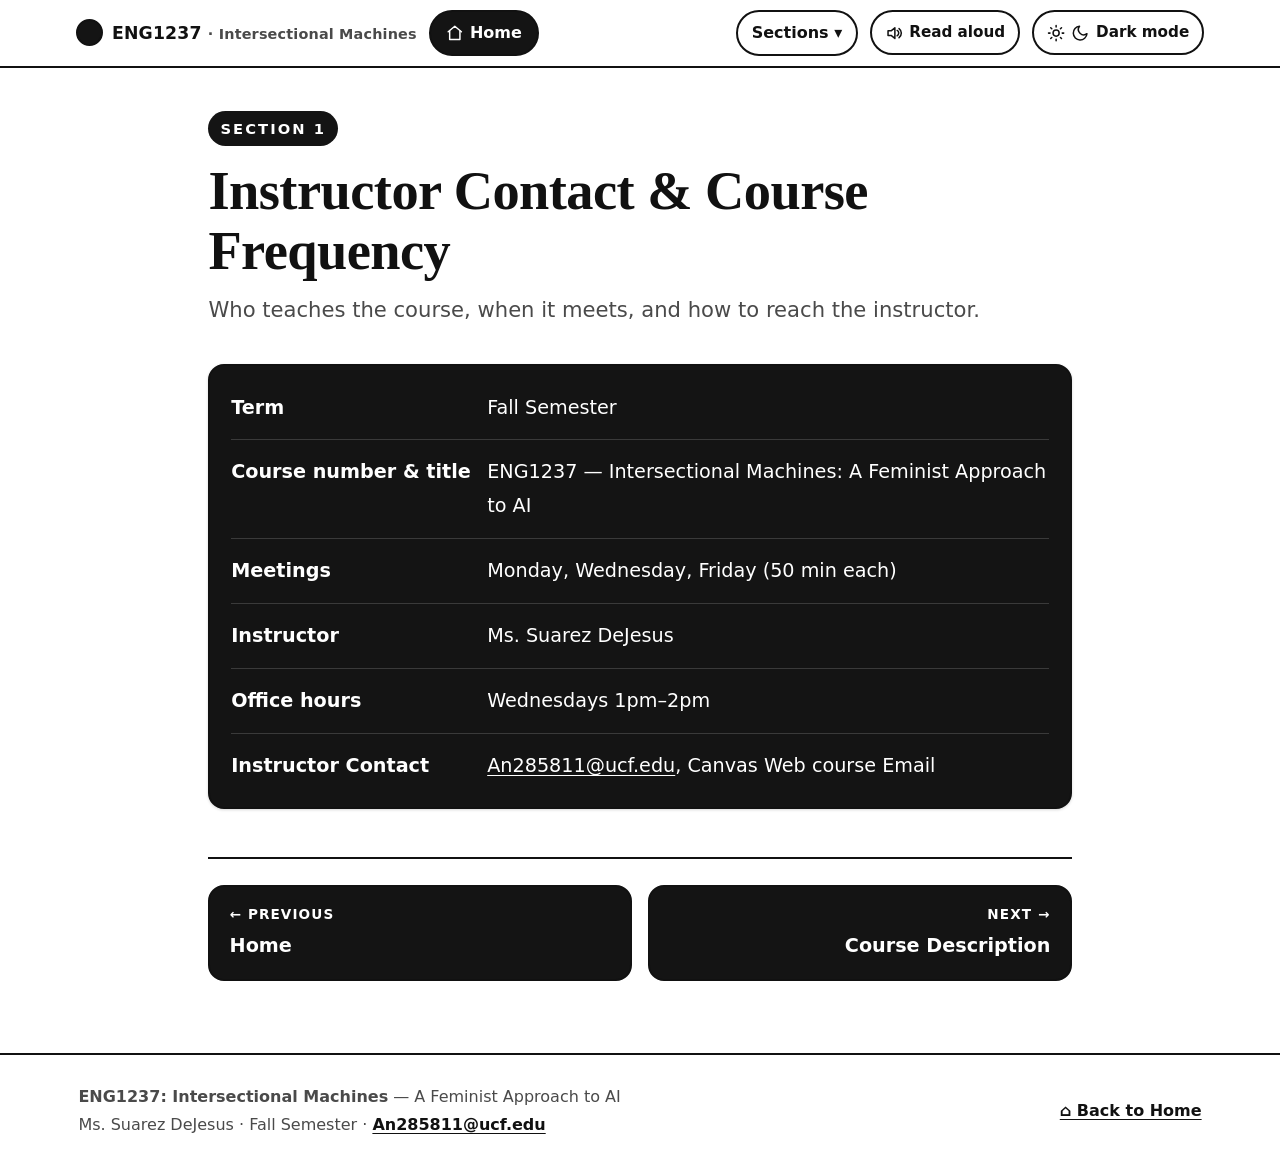
==== section1.html @ 4618d404 "Sync cache-bust hash across all pages after the Section 10 CSS change The stylesheet update bumped t" ====
<!DOCTYPE html>
<html lang="en" data-theme="">
<head>
<meta charset="utf-8">
<meta name="viewport" content="width=device-width, initial-scale=1">
<title>Section 1: Instructor Contact & Course Frequency — ENG1237 Intersectional Machines</title>
<meta name="description" content="Interactive syllabus for ENG1237 Intersectional Machines: A Feminist Approach to AI.">
<link rel="preconnect" href="https://fonts.googleapis.com">
<link rel="stylesheet" href="assets/style.css?v=72776da3">
<link rel="icon" href="data:image/svg+xml,%3Csvg xmlns='http://www.w3.org/2000/svg' viewBox='0 0 100 100'%3E%3Ccircle cx='50' cy='50' r='46' fill='%236b2d5c'/%3E%3Ctext x='50' y='68' font-size='54' text-anchor='middle' fill='%23fff' font-family='Georgia,serif'%3EIM%3C/text%3E%3C/svg%3E">
<script>
  // Set theme before paint to avoid a flash
  (function(){try{var t=localStorage.getItem('eng1237-theme');if(t==='light'||t==='dark')document.documentElement.setAttribute('data-theme',t);}catch(e){}})();
</script>
</head>
<body>
<a class="skip-link" href="#main">Skip to main content</a>

<div class="sticky-stack">
<header class="topbar">
  <div class="topbar-inner">
    <a class="brand" href="index.html">
      <span class="dot" aria-hidden="true"></span>
      <span>ENG1237 <small>&middot; Intersectional Machines</small></span>
    </a>
    <a class="home-tab" href="index.html"><svg viewBox="0 0 24 24" fill="none" stroke="currentColor" stroke-width="2" stroke-linecap="round" stroke-linejoin="round" aria-hidden="true"><path d="M3 10.5 12 3l9 7.5"/><path d="M5 9.5V21h14V9.5"/></svg><span>Home</span></a>
    <span class="nav-spacer"></span>

    <details class="menu" id="sections-menu">
      <summary aria-label="Jump to a section">Sections &#9662;</summary>
      <div class="menu-panel" role="menu">
        <a href="index.html"><span class="num">&#8962;</span><span>Home</span></a>
        <a href="section1.html" aria-current="page"><span class="num">1</span><span>Instructor Contact &amp; Course Frequency</span></a>
          <a href="section2.html"><span class="num">2</span><span>Course Description</span></a>
          <a href="section3.html"><span class="num">3</span><span>Course Objectives</span></a>
          <a href="section4.html"><span class="num">4</span><span>Required Course Reading Materials</span></a>
          <a href="section5.html"><span class="num">5</span><span>AI Bias Supplemental Readings</span></a>
          <a href="section6.html"><span class="num">6</span><span>Required Course Software &amp; AI Materials</span></a>
          <a href="section7.html"><span class="num">7</span><span>AI Policy</span></a>
          <a href="section8.html"><span class="num">8</span><span>Assignment Overview, Grading &amp; Late Policy</span></a>
          <a href="section9.html"><span class="num">9</span><span>Class-by-Class Schedule</span></a>
          <a href="section10.html"><span class="num">10</span><span>EXAMPLE of AGENTIC Textual Analysis</span></a>
      </div>
    </details>

    <button class="util-btn" id="read-aloud" type="button" aria-pressed="false"
            title="Read this page aloud">
      <svg viewBox="0 0 24 24" fill="none" stroke="currentColor" stroke-width="2" stroke-linecap="round" stroke-linejoin="round" aria-hidden="true"><path d="M4 9v6h4l5 4V5L8 9H4Z"/><path d="M16 8.5a4 4 0 0 1 0 7"/><path d="M18.5 6a7.5 7.5 0 0 1 0 12"/></svg><span class="label">Read aloud</span>
    </button>

    <button class="util-btn" id="theme-toggle" type="button" aria-pressed="false"
            title="Switch colour theme">
      <svg class="icon-sun" viewBox="0 0 24 24" fill="none" stroke="currentColor" stroke-width="2" stroke-linecap="round" stroke-linejoin="round" aria-hidden="true"><circle cx="12" cy="12" r="4"/><path d="M12 2v2M12 20v2M4.9 4.9l1.4 1.4M17.7 17.7l1.4 1.4M2 12h2M20 12h2M4.9 19.1l1.4-1.4M17.7 6.3l1.4-1.4"/></svg><svg class="icon-moon" viewBox="0 0 24 24" fill="none" stroke="currentColor" stroke-width="2" stroke-linecap="round" stroke-linejoin="round" aria-hidden="true"><path d="M21 12.8A9 9 0 1 1 11.2 3a7 7 0 0 0 9.8 9.8Z"/></svg><span class="label">Dark mode</span>
    </button>
  </div>
</header>

<div class="reader-bar" id="reader-bar" role="region" aria-label="Read aloud controls">
  <div class="reader-inner">
    <strong>&#128266; Reading aloud</strong>
    <button class="rbtn" id="reader-playpause" type="button">&#9208; Pause</button>
    <button class="rbtn" id="reader-restart" type="button">&#8635; Restart</button>
    <button class="rbtn" id="reader-stop" type="button">&#9632; Stop</button>
    <label>Voice
      <select id="reader-voice" aria-label="Choose a voice"></select>
    </label>
    <label>Speed
      <select id="reader-rate" aria-label="Reading speed">
        <option value="0.75">0.75&times;</option>
        <option value="0.9">0.9&times;</option>
        <option value="1" selected>1&times;</option>
        <option value="1.15">1.15&times;</option>
        <option value="1.35">1.35&times;</option>
      </select>
    </label>
    <span class="reader-status" id="reader-status" aria-live="polite"></span>
  </div>
</div>
</div>
<main id="main" tabindex="-1">
  <div class="wrap">
    <div class="page-head"><span class="eyebrow">Section 1</span><h1>Instructor Contact &amp; Course Frequency</h1><p class="lede">Who teaches the course, when it meets, and how to reach the instructor.</p></div>

    <dl class="info-list">
      <div class="row"><dt>Term</dt><dd>Fall Semester</dd></div>
      <div class="row"><dt>Course number &amp; title</dt><dd>ENG1237 &mdash; Intersectional Machines: A Feminist Approach to AI</dd></div>
      <div class="row"><dt>Meetings</dt><dd>Monday, Wednesday, Friday (50 min each)</dd></div>
      <div class="row"><dt>Instructor</dt><dd>Ms. Suarez DeJesus</dd></div>
      <div class="row"><dt>Office hours</dt><dd>Wednesdays 1pm&ndash;2pm</dd></div>
      <div class="row"><dt>Instructor Contact</dt>
        <dd><a href="mailto:An285811@ucf.edu">An285811@ucf.edu</a>, Canvas Web course Email</dd></div>
    </dl>
    <nav class="pager" aria-label="Section navigation"><a class="prev" href="index.html"><span class="dir">&#8592; Previous</span><span class="ttl">Home</span></a><a class="next" href="section2.html"><span class="dir">Next &#8594;</span><span class="ttl">Course Description</span></a></nav>
  </div>
</main>

<footer class="site">
  <div class="foot-inner">
    <div>
      <strong>ENG1237: Intersectional Machines</strong> &mdash; A Feminist Approach to AI<br>
      Ms. Suarez DeJesus &middot; Fall Semester &middot;
      <a href="mailto:An285811@ucf.edu">An285811@ucf.edu</a>
    </div>
    <div><a href="index.html">&#8962; Back to Home</a></div>
  </div>
</footer>

<script src="assets/app.js?v=72776da3"></script>
</body>
</html>
---- assets/style.css ----
/* ================================================================
   ENG1237 — Intersectional Machines
   Interactive syllabus — shared stylesheet
   Monochrome, high-contrast, inverted-container design.
   Light mode : white page, black containers with white text.
   Dark  mode : dark page, white containers with black text.
   ================================================================ */

:root {
  --font-sans: "Segoe UI", system-ui, -apple-system, Roboto, Helvetica, Arial, sans-serif;
  --font-serif: "Iowan Old Style", "Palatino Linotype", Palatino, Georgia, "Times New Roman", serif;

  /* ---- Light theme (default): white page, black containers ---- */
  --bg: #ffffff;
  --text: #111111;          /* text directly on the page */
  --text-soft: #4a4a4a;
  --line: #111111;          /* hairlines on the page */

  --card: #141414;          /* container background */
  --card-text: #ffffff;     /* container text */
  --card-soft: #cfcfcf;     /* muted text on containers */
  --card-line: #3a3a3a;     /* dividers inside containers */
  --card-chip-bg: #ffffff;  /* inverted chip inside a container */
  --card-chip-text: #111111;

  --focus: #1a73e8;
  --shadow: 0 2px 6px rgba(0,0,0,.14), 0 14px 40px rgba(0,0,0,.16);
  --shadow-sm: 0 1px 3px rgba(0,0,0,.16);
  --ok-bg: #ffffff;
  --ok-text: #0b6b3a;
  --radius: 16px;
  --maxw: 900px;
}

:root[data-theme="dark"] {
  --bg: #0e0e11;
  --text: #f4f4f5;
  --text-soft: #b6b6ba;
  --line: #f4f4f5;

  --card: #ffffff;
  --card-text: #111111;
  --card-soft: #565660;
  --card-line: #d8d8de;
  --card-chip-bg: #111111;
  --card-chip-text: #ffffff;

  --focus: #7db1ff;
  --shadow: 0 2px 6px rgba(0,0,0,.5), 0 16px 44px rgba(0,0,0,.55);
  --shadow-sm: 0 1px 3px rgba(0,0,0,.5);
  --ok-bg: #ffffff;
  --ok-text: #0b6b3a;
}

@media (prefers-color-scheme: dark) {
  :root:not([data-theme="light"]) {
    --bg: #0e0e11;
    --text: #f4f4f5;
    --text-soft: #b6b6ba;
    --line: #f4f4f5;
    --card: #ffffff;
    --card-text: #111111;
    --card-soft: #565660;
    --card-line: #d8d8de;
    --card-chip-bg: #111111;
    --card-chip-text: #ffffff;
    --focus: #7db1ff;
    --shadow: 0 2px 6px rgba(0,0,0,.5), 0 16px 44px rgba(0,0,0,.55);
    --shadow-sm: 0 1px 3px rgba(0,0,0,.5);
  }
}

* { box-sizing: border-box; }

html { scroll-behavior: smooth; }
@media (prefers-reduced-motion: reduce) {
  html { scroll-behavior: auto; }
  * { animation-duration: .001ms !important; transition-duration: .001ms !important; }
}

body {
  margin: 0;
  background: var(--bg);
  color: var(--text);
  font-family: var(--font-sans);
  font-size: 1.2rem;           /* larger base type */
  line-height: 1.75;
  -webkit-font-smoothing: antialiased;
  text-rendering: optimizeLegibility;
}

/* ---- Skip link ---- */
.skip-link {
  position: absolute;
  left: -999px;
  top: 0;
  z-index: 200;
  background: var(--card);
  color: var(--card-text);
  padding: .7rem 1.1rem;
  border-radius: 0 0 var(--radius) 0;
  font-weight: 700;
}
.skip-link:focus { left: 0; }

/* ---- Focus visibility ---- */
a:focus-visible,
button:focus-visible,
summary:focus-visible,
[tabindex]:focus-visible {
  outline: 3px solid var(--focus);
  outline-offset: 2px;
  border-radius: 4px;
}

/* ================= Top navigation ================= */
.sticky-stack { position: sticky; top: 0; z-index: 100; }
.topbar {
  background: var(--bg);
  border-bottom: 2px solid var(--line);
}
.topbar-inner {
  max-width: 1160px;
  margin: 0 auto;
  padding: .6rem 1rem;
  display: flex;
  align-items: center;
  gap: .75rem;
  flex-wrap: wrap;
}
.brand {
  display: inline-flex;
  align-items: center;
  gap: .55rem;
  font-weight: 800;
  color: var(--text);
  text-decoration: none;
  letter-spacing: .01em;
  font-size: 1.08rem;
}
.brand .dot {
  width: 1.7rem; height: 1.7rem;
  border-radius: 50%;
  background: var(--card);
  border: 2px solid var(--line);
  display: inline-block;
  flex: none;
}
.brand small { color: var(--text-soft); font-weight: 600; }

.home-tab {
  display: inline-flex;
  align-items: center;
  gap: .4rem;
  text-decoration: none;
  font-weight: 800;
  color: var(--card-text);
  background: var(--card);
  padding: .45rem .95rem;
  border-radius: 999px;
  font-size: 1rem;
  border: 2px solid var(--line);
}
.home-tab:hover { filter: contrast(1.1); }
.home-tab:visited { color: var(--card-text); }
.home-tab svg { width: 1.1em; height: 1.1em; }

.nav-spacer { flex: 1 1 auto; }

/* Sections dropdown */
.menu { position: relative; }
.menu > summary {
  list-style: none;
  cursor: pointer;
  display: inline-flex;
  align-items: center;
  gap: .35rem;
  padding: .45rem .85rem;
  border: 2px solid var(--line);
  border-radius: 999px;
  background: var(--bg);
  color: var(--text);
  font-weight: 700;
  font-size: 1rem;
}
.menu > summary::-webkit-details-marker { display: none; }
.menu[open] > summary { background: var(--card); color: var(--card-text); }
.menu-panel {
  position: absolute;
  right: 0;
  margin-top: .5rem;
  width: min(360px, 88vw);
  background: var(--card);
  color: var(--card-text);
  border: 2px solid var(--line);
  border-radius: var(--radius);
  box-shadow: var(--shadow);
  padding: .4rem;
  z-index: 120;
}
.menu-panel a {
  display: flex;
  gap: .6rem;
  align-items: center;
  padding: .55rem .65rem;
  border-radius: 10px;
  text-decoration: none;
  color: var(--card-text);
}
.menu-panel a:visited { color: var(--card-text); }
.menu-panel a:hover { background: color-mix(in srgb, var(--card-text) 14%, transparent); }
.menu-panel a[aria-current="page"] { background: color-mix(in srgb, var(--card-text) 18%, transparent); font-weight: 800; }
.menu-panel .num {
  flex: none;
  width: 1.8rem; height: 1.8rem;
  display: inline-grid; place-items: center;
  background: var(--card-chip-bg);
  color: var(--card-chip-text);
  border-radius: 7px;
  font-weight: 800;
  font-size: .9rem;
}

/* Utility buttons (theme + read aloud) */
.util-btn {
  display: inline-flex;
  align-items: center;
  gap: .4rem;
  padding: .45rem .8rem;
  border: 2px solid var(--line);
  border-radius: 999px;
  background: var(--bg);
  color: var(--text);
  font: inherit;
  font-size: .95rem;
  font-weight: 700;
  cursor: pointer;
}
.util-btn:hover { background: var(--card); color: var(--card-text); }
.util-btn svg { width: 1.2em; height: 1.2em; flex: none; }
.util-btn .label { white-space: nowrap; }
@media (max-width: 620px) {
  .util-btn .label { display: none; }
}

/* ================= Read-aloud control bar ================= */
.reader-bar { display: none; background: var(--card); color: var(--card-text); border-bottom: 2px solid var(--line); }
.reader-bar.active { display: block; }
.reader-inner {
  max-width: 1160px;
  margin: 0 auto;
  padding: .55rem 1rem;
  display: flex;
  align-items: center;
  gap: .6rem;
  flex-wrap: wrap;
}
.reader-inner strong { font-size: 1rem; }
.reader-inner .rbtn {
  background: transparent;
  border: 2px solid var(--card-text);
  color: var(--card-text);
  border-radius: 999px;
  padding: .3rem .85rem;
  font: inherit;
  font-weight: 700;
  font-size: .95rem;
  cursor: pointer;
}
.reader-inner .rbtn:hover { background: var(--card-text); color: var(--card); }
.reader-inner label { font-size: .92rem; display: inline-flex; align-items: center; gap: .35rem; }
.reader-inner select {
  background: var(--card);
  color: var(--card-text);
  border: 2px solid var(--card-text);
  border-radius: 8px;
  padding: .2rem .4rem;
  font: inherit;
  font-size: .92rem;
}
.reader-status { margin-left: auto; font-size: .9rem; }

/* text-to-speech reading highlight */
.tts-reading {
  outline: 3px solid var(--focus);
  outline-offset: 3px;
  border-radius: 4px;
}

/* ================= Layout ================= */
.wrap { max-width: var(--maxw); margin: 0 auto; padding: 2.2rem 1.15rem 4.5rem; }
.wrap.wide { max-width: 1160px; }
main:focus { outline: none; }

/* keep anchored targets clear of the sticky header */
:target, [id] { scroll-margin-top: 96px; }

/* ---- Page header ---- */
.page-head { margin: .5rem 0 2.2rem; }
.eyebrow {
  display: inline-block;
  font-size: .92rem;
  letter-spacing: .14em;
  text-transform: uppercase;
  font-weight: 800;
  color: var(--card-text);
  background: var(--card);
  padding: .3rem .75rem;
  border-radius: 999px;
  margin-bottom: 1rem;
}
h1 {
  font-family: var(--font-serif);
  font-size: clamp(2.3rem, 5vw, 3.4rem);
  line-height: 1.1;
  margin: 0 0 .6rem;
  letter-spacing: -.01em;
}
.lede { font-size: 1.32rem; color: var(--text-soft); margin: .4rem 0 0; max-width: 62ch; }

h2 {
  font-family: var(--font-serif);
  font-size: clamp(1.7rem, 3.4vw, 2.15rem);
  margin: 2.6rem 0 .9rem;
  line-height: 1.2;
}
h3 {
  font-size: 1.18rem;
  text-transform: uppercase;
  letter-spacing: .08em;
  margin: 2rem 0 .7rem;
}
p { margin: 0 0 1.15rem; }

a { color: var(--text); text-underline-offset: 3px; text-decoration-thickness: 1px; }
a:visited { color: var(--text); }

/* cross-reference "see section" links */
.xref {
  font-weight: 800;
  white-space: nowrap;
  background: var(--card);
  color: var(--card-text);
  padding: .05em .45em;
  border-radius: 6px;
  text-decoration: none;
}
.xref::after { content: " \2197"; font-size: .82em; }
.xref:hover { filter: contrast(1.15); }
.xref:visited { color: var(--card-text); }

/* ================= Lotus fold book (home hero) ================= */
/* A concentric, blooming lotus. The whole flower lives inside an 820px
   coordinate box that is scaled to fit any viewport, so radii and petal
   sizes never need media queries. Centre = 410,410. */
.lotus-intro { text-align: center; max-width: 66ch; margin: 0 auto 1.2rem; }

.lotus-stage { position: relative; width: 100%; margin: 1rem auto 1.5rem; }
/* --U is the flower's diameter; every radius, size and font scales from it,
   so the whole lotus stays proportional with no media queries. */
.lotus-fit {
  --U: min(1000px, calc(100vw - 8rem), calc(100vh - 15rem));
  position: relative;
  width: var(--U);
  aspect-ratio: 1 / 1;
  margin: 0 auto;
  overflow: visible;   /* let the vines + identity markers sit past the petals */
}
/* home page = just the big flower, centred */
.home-flower { display: grid; place-items: center; }
.home-flower .lotus-stage { margin: 0 auto; }
.lotus { position: absolute; inset: 0; }

/* Two layers of teardrop petals, each anchored by its base at the flower
   centre and radiating outward (2D). They overlap near the middle -> the
   lotus look -> but their tips fan apart, where the labels sit upright and
   legible. Inner petals are shorter; outer petals longer. */
.ring { display: contents; }
.ring0 { --ph: calc(.32 * var(--U)); --pw: calc(.225 * var(--U)); --z: 22; }
.ring1 { --ph: calc(.47 * var(--U)); --pw: calc(.205 * var(--U)); --z: 14; }
/* Section 10 petal: identical in size to the outer ring, seated just behind
   it (z below .ring1) so it sits cleanly in the notch between sections 9 and 4. */
.ring-back { --ph: calc(.47 * var(--U)); --pw: calc(.205 * var(--U)); --z: 13; }

/* central seed pod (the heart of the flower / the closed bud's cover) */
.lotus-center {
  position: absolute;
  left: 50%; top: 50%;
  transform: translate(-50%, -50%);
  width: calc(.17 * var(--U));
  height: calc(.17 * var(--U));
  border-radius: 50%;
  background: var(--card);
  color: var(--card-text);
  border: 3px solid var(--line);
  display: grid;
  place-items: center;
  text-align: center;
  padding: calc(.012 * var(--U));
  z-index: 60;
  box-shadow: var(--shadow);
  cursor: pointer;
  font: inherit;
}
.lotus-center .lc-course { font-size: calc(.012 * var(--U)); letter-spacing: .08em; text-transform: uppercase; font-weight: 800; }
.lotus-center .lc-title { font-family: var(--font-serif); font-size: calc(.018 * var(--U)); line-height: 1.0; margin: calc(.004 * var(--U)) 0; }
.lotus-center .lc-hint { font-size: calc(.011 * var(--U)); color: var(--card-soft); }
.lotus-center:hover { filter: contrast(1.08); }

/* petals — a teardrop whose base (bottom) sits at the flower centre and
   whose rounded tip points outward at angle --ang. */
.petal {
  position: absolute;
  left: 50%; top: 50%;
  width: var(--pw); height: var(--ph);
  margin-left: calc(var(--pw) / -2);
  margin-top: calc(var(--ph) * -1);
  transform-origin: 50% 100%;
  display: flex;
  align-items: flex-start;      /* label rides the outer bulb, clear of centre */
  justify-content: center;
  padding: calc(.055 * var(--U)) calc(.03 * var(--U)) 0;
  font-size: calc(.0185 * var(--U));
  text-align: center;
  text-decoration: none;
  background: var(--pc, var(--card));
  color: #23161f;               /* dark ink reads on every pastel + both themes */
  border: 2px solid rgba(20,10,16,.20);
  /* teardrop: wide rounded tip, tapering to the base at the centre */
  border-radius: 50% 50% 50% 50% / 40% 40% 62% 62%;
  box-shadow: var(--shadow-sm);
  /* closed bud: petals collapsed into the centre (a clenched fist) */
  transform: rotateZ(var(--ang)) scale(.05);
  opacity: 0;
  pointer-events: none;
  z-index: var(--z);
  transition: transform .85s cubic-bezier(.22,1,.36,1), opacity .5s ease, box-shadow .2s ease;
}
.petal:visited { color: #23161f; }
/* label counter-rotated so it stays upright, and width-capped so long
   titles wrap *inside* the petal instead of spilling past its edges */
.petal .p-inner {
  display: flex; flex-direction: column; align-items: center; gap: .3em;
  max-width: 84%;
  transform: rotateZ(calc(-1 * var(--ang)));
}
.petal .p-num {
  font-family: var(--font-serif); font-weight: 800; font-size: 1.2em; line-height: 1;
  width: 1.7em; height: 1.7em; display: grid; place-items: center;
  border-radius: 50%; background: rgba(255,255,255,.92); color: #23161f;
  box-shadow: 0 1px 2px rgba(0,0,0,.18);
}
.petal .p-title {
  font-weight: 800; font-size: .92em; line-height: 1.16;
  overflow-wrap: break-word; hyphens: auto;
  text-shadow: 0 1px 0 rgba(255,255,255,.45);
}

/* bloomed state — the flower opens; petals grow out from the centre to
   full size, like fingers unclenching from a fist */
.lotus-stage[data-open] .petal {
  opacity: 1;
  pointer-events: auto;
  transform: rotateZ(var(--ang)) scale(1);
}
.lotus-stage[data-open] .petal:hover {
  z-index: 45; box-shadow: var(--shadow);
  transform: rotateZ(var(--ang)) scale(1.04);
}
/* bloom petal by petal */
.petal:nth-of-type(2) { transition-delay: .05s; }
.petal:nth-of-type(3) { transition-delay: .10s; }
.petal:nth-of-type(4) { transition-delay: .15s; }
.petal:nth-of-type(5) { transition-delay: .20s; }
.petal:nth-of-type(6) { transition-delay: .25s; }

/* ---- decorative veined leaves (behind the petals, never covering titles) ---- */
.leaves { position: absolute; inset: 0; }
.leaf {
  position: absolute;
  left: 50%; top: 50%;
  --lw: calc(.115 * var(--U));
  --lh: calc(.5 * var(--U));
  width: var(--lw); height: var(--lh);
  margin-left: calc(var(--lw) / -2);
  margin-top: calc(var(--lh) * -1);
  transform-origin: 50% 100%;
  z-index: 3;                    /* below every petal (petals are z 14-22) */
  opacity: 0;
  pointer-events: none;
  transform: rotateZ(var(--ang)) scale(.05);
  transition: transform .95s cubic-bezier(.22,1,.36,1), opacity .55s ease;
  filter: drop-shadow(0 2px 3px rgba(0,0,0,.18));
}
.leaf-svg { width: 100%; height: 100%; display: block; }
.lotus-stage[data-open] .leaf {
  opacity: 1;
  transform: rotateZ(var(--ang)) scale(1);
}

/* ---- vines: identity markers that grow from the core into the gaps ---- */
.vines {
  position: absolute; inset: 0;
  width: 100%; height: 100%;
  overflow: visible;
  z-index: 5;                    /* above leaves, below petals */
  color: #4f9a5b;               /* leaflet fill via currentColor */
  opacity: 0;
  transform: scale(.15);
  transform-origin: 50% 50%;
  transition: transform 1s cubic-bezier(.22,1,.36,1), opacity .6s ease;
  pointer-events: none;
}
.vine-stem, .vine-curl {
  stroke: #4f9a5b; stroke-width: 1.1; fill: none;
  stroke-linecap: round;
}
.vine-curl { stroke-width: .9; }
.vine-leaflet { fill: #5da65f; }
.vine-bud { fill: #e6c3ef; stroke: #4f9a5b; stroke-width: .5; }
.lotus-stage[data-open] .vines { opacity: 1; transform: scale(1); }

/* identity-marker word tags, riding the tips of the vines just past the petals */
.id-markers { position: absolute; inset: 0; }
.id-marker {
  position: absolute;
  left: 50%; top: 50%;
  --imh: calc(.56 * var(--U));
  width: calc(.2 * var(--U)); height: var(--imh);
  margin-left: calc(.1 * var(--U) * -1);
  margin-top: calc(var(--imh) * -1);
  transform-origin: 50% 100%;
  display: flex; align-items: flex-start; justify-content: center;
  z-index: 40;                   /* above petals so the words stay readable */
  opacity: 0;
  pointer-events: none;
  transform: rotateZ(var(--ang)) scale(.05);
  transition: transform 1s cubic-bezier(.22,1,.36,1), opacity .6s ease;
}
.id-marker .idm-inner {
  transform: rotateZ(calc(-1 * var(--ang)));
  font-family: var(--font-sans);
  font-weight: 800;
  font-size: calc(.016 * var(--U));
  letter-spacing: .04em;
  text-transform: lowercase;
  color: var(--card-text);
  background: var(--card);
  border: 1.5px solid var(--line);
  border-radius: 999px;
  padding: calc(.006 * var(--U)) calc(.014 * var(--U));
  white-space: nowrap;
  box-shadow: var(--shadow-sm);
}
.lotus-stage[data-open] .id-marker {
  opacity: 1;
  transform: rotateZ(var(--ang)) scale(1);
}

/* ======= Home = just the flower, on the plain page background ======= */
.home-flower .lotus-fit { --U: min(880px, calc(100vw - 4rem), calc(100vh - 12rem)); }

/* ======= Concept leaves (veined, clickable; terms ride the tip) ======= */
.pads { position: absolute; inset: 0; z-index: 8; }  /* behind the petals */
.pad {
  position: absolute;
  left: 50%; top: 50%;
  --rad: calc(.52 * var(--U));
  height: var(--rad); width: calc(.26 * var(--U));
  margin-left: calc(.13 * var(--U) * -1);
  margin-top: calc(var(--rad) * -1);
  transform-origin: 50% 100%;
  transform: rotateZ(var(--ang));
  background: none; border: 0; padding: 0; cursor: pointer; font: inherit;
}
.pad-leaf { position: absolute; inset: 0; filter: drop-shadow(0 2px 3px rgba(0,0,0,.22)); }
.pad-leaf svg { width: 100%; height: 100%; display: block; }
/* the term sits just past the leaf tip, upright */
.pad-label {
  position: absolute; left: 50%; top: calc(-.03 * var(--U));
  transform: translateX(-50%);
}
.pad-label-in {
  display: inline-block;
  transform: rotateZ(calc(-1 * var(--ang)));
  font-family: var(--font-sans); font-weight: 800;
  font-size: calc(.0155 * var(--U));
  letter-spacing: .01em; text-transform: lowercase;
  white-space: nowrap;
  color: var(--card-text);
  background: var(--card);
  border: 1.5px solid var(--line);
  border-radius: 999px;
  padding: calc(.006 * var(--U)) calc(.014 * var(--U));
  box-shadow: var(--shadow-sm);
  transition: filter .15s ease, transform .15s ease;
}
.pad:hover .pad-label-in { transform: rotateZ(calc(-1 * var(--ang))) scale(1.06); }
.pad:focus-visible { outline: none; }
.pad:focus-visible .pad-label-in { outline: 3px solid var(--focus); outline-offset: 2px; }
.pad[aria-expanded="true"] .pad-label-in {
  background: var(--card-text); color: var(--card);
}

/* ======= Popup bubble (theories & authors) ======= */
.bubble-sources { display: none; }
.concept-bubble {
  position: fixed; z-index: 200;
  width: max-content;
  max-width: min(17rem, calc(100vw - 20px));
  background: var(--card);
  color: var(--card-text);
  border: 2px solid var(--line);
  border-radius: 12px;
  padding: .6rem .75rem .65rem;
  box-shadow: var(--shadow);
  animation: bubble-in .14s ease-out;
}
.concept-bubble[hidden] { display: none; }
@keyframes bubble-in { from { opacity: 0; transform: translateY(4px) scale(.98); } to { opacity: 1; transform: none; } }
.bubble-close {
  position: absolute; top: .35rem; right: .4rem;
  width: 1.4rem; height: 1.4rem; line-height: 1;
  border-radius: 50%; cursor: pointer;
  background: transparent; color: var(--card-text);
  border: 1.5px solid var(--card-text); font: inherit; font-size: .9rem; font-weight: 800;
}
.bubble-close:hover { background: var(--card-text); color: var(--card); }
.bubble-body h3 {
  margin: 0 1.3rem .25rem 0; font-size: .98rem; text-transform: capitalize;
  color: var(--card-text); letter-spacing: 0;
}
.bubble-body .take { margin: .2rem 0 .35rem; font-weight: 700; font-size: .86rem; line-height: 1.35; }
.bubble-body .fits { margin: 0; font-size: .82rem; line-height: 1.35; color: var(--card-soft); }
.bubble-body .fits-h { font-weight: 800; color: var(--card-text); }

/* ---- Drill-down panels (petals 4/5/9) ---- */
.drill-panel {
  max-width: 720px;
  margin: 1rem auto 0;
  background: var(--card);
  color: var(--card-text);
  border: 2px solid var(--line);
  border-radius: var(--radius);
  padding: 1.1rem 1.3rem 1.3rem;
  box-shadow: var(--shadow);
  scroll-margin-top: 96px;
}
.drill-panel[hidden] { display: none; }
.drill-head { display: flex; align-items: flex-start; gap: 1rem; }
.drill-head h3 { margin: 0; color: var(--card-text); text-transform: none; letter-spacing: 0; font-size: 1.15rem; }
.drill-close {
  margin-left: auto; flex: none;
  width: 2rem; height: 2rem; line-height: 1;
  border-radius: 50%; cursor: pointer;
  background: transparent; color: var(--card-text);
  border: 2px solid var(--card-text); font: inherit; font-size: 1.2rem; font-weight: 800;
}
.drill-close:hover { background: var(--card-text); color: var(--card); }
.drill-links {
  display: grid;
  grid-template-columns: repeat(auto-fill, minmax(180px, 1fr));
  gap: .5rem;
  margin: .9rem 0 1rem;
}
.drill-link {
  display: block;
  text-decoration: none;
  font-weight: 700;
  color: var(--card-text);
  border: 1.5px solid var(--card-line);
  border-radius: 10px;
  padding: .55rem .7rem;
  background: color-mix(in srgb, var(--card-text) 6%, transparent);
}
.drill-link:hover { border-color: var(--card-text); }
.drill-link:visited { color: var(--card-text); }
.drill-open {
  display: inline-block; font-weight: 800; text-decoration: underline;
  color: var(--card-text);
}
.drill-open:visited { color: var(--card-text); }

/* bloomed state — the ring's layer is open; petals settle on their ring */
.ring.open .petal {
  opacity: 1;
  pointer-events: auto;
  transform: translate(
      calc(-50% + (var(--R) * var(--cx))),
      calc(-50% + (var(--R) * var(--cy)))
    ) scale(1);
}
.ring.open .petal:hover {
  box-shadow: var(--shadow);
  z-index: 50;
  transform: translate(
      calc(-50% + (var(--R) * var(--cx))),
      calc(-50% + (var(--R) * var(--cy)))
    ) scale(1.06);
}
/* stagger petals within a ring so the layer unfurls petal by petal */
.petal:nth-of-type(2) { transition-delay: .06s; }
.petal:nth-of-type(3) { transition-delay: .12s; }
.petal:nth-of-type(4) { transition-delay: .18s; }

/* ---- unfold controls + layer stepper ---- */
.lotus-note { text-align: center; margin-top: .4rem; display: flex; gap: .6rem; justify-content: center; flex-wrap: wrap; }
.lotus-status { text-align: center; color: var(--text-soft); font-size: .95rem; margin: .5rem 0 .2rem; }
.btn[disabled] { opacity: .4; cursor: default; filter: none; }

.lotus-legend {
  list-style: none; padding: 0;
  display: flex; flex-wrap: wrap; gap: .5rem; justify-content: center;
  margin: .5rem auto 0; max-width: 70ch;
}
.lotus-step {
  display: inline-flex; align-items: center; gap: .5rem;
  border: 2px solid var(--line); border-radius: 999px;
  padding: .3rem .8rem; cursor: pointer;
  background: var(--bg); color: var(--text); font: inherit; font-size: .95rem;
}
.lotus-step .dot {
  width: 1.5rem; height: 1.5rem; flex: none; border-radius: 50%;
  display: inline-grid; place-items: center; font-weight: 800; font-size: .85rem;
  background: var(--bg); color: var(--text); border: 2px solid var(--line);
}
.lotus-step.reached { background: var(--card); color: var(--card-text); border-color: var(--line); }
.lotus-step.reached .dot { background: var(--card-chip-bg); color: var(--card-chip-text); border-color: transparent; }
.lotus-step[aria-current="step"] { outline: 3px solid var(--focus); outline-offset: 2px; }

/* Big call-to-action button */
.btn {
  display: inline-flex;
  align-items: center;
  gap: .5rem;
  font: inherit;
  font-weight: 800;
  font-size: 1.05rem;
  cursor: pointer;
  background: var(--card);
  color: var(--card-text);
  border: 2px solid var(--line);
  padding: .6rem 1.2rem;
  border-radius: 999px;
}
.btn:hover { filter: contrast(1.1); }

/* ---- Cards grid (used on home fallback + elsewhere) ---- */
.card-grid {
  display: grid;
  grid-template-columns: repeat(auto-fill, minmax(260px, 1fr));
  gap: 1rem;
  margin: 1.5rem 0;
}
.card {
  display: flex;
  flex-direction: column;
  gap: .5rem;
  padding: 1.3rem 1.35rem 1.4rem;
  background: var(--card);
  color: var(--card-text);
  border: 2px solid var(--line);
  border-radius: var(--radius);
  text-decoration: none;
  box-shadow: var(--shadow-sm);
  transition: transform .18s ease, box-shadow .18s ease;
}
.card:hover { transform: translateY(-3px); box-shadow: var(--shadow); }
.card:visited { color: var(--card-text); }
.card .num {
  width: 2.3rem; height: 2.3rem;
  display: grid; place-items: center;
  background: var(--card-chip-bg);
  color: var(--card-chip-text);
  font-weight: 800;
  border-radius: 10px;
  font-family: var(--font-serif);
}
.card h3 { color: var(--card-text); text-transform: none; letter-spacing: 0; font-size: 1.2rem; margin: .1rem 0 0; }
.card p { color: var(--card-soft); font-size: 1.02rem; margin: 0; }
.card .go { color: var(--card-text); font-weight: 800; font-size: .98rem; margin-top: auto; }

/* ---- Content blocks ---- */
.block, .callout {
  background: var(--card);
  color: var(--card-text);
  border: 2px solid var(--line);
  border-radius: var(--radius);
  padding: 1.4rem 1.5rem;
  margin: 1.3rem 0;
  box-shadow: var(--shadow-sm);
}
.callout { border-left-width: 10px; }
.callout p:last-child, .block p:last-child { margin-bottom: 0; }
.block a, .callout a { color: var(--card-text); }
.block a:visited, .callout a:visited { color: var(--card-text); }

ul.clean, ol.clean { padding-left: 1.4rem; margin: 0 0 1.2rem; }
ul.clean li, ol.clean li { margin-bottom: .6rem; }

/* ---- Info list (instructor details) ---- */
.info-list {
  display: block;
  margin: 1.2rem 0;
  background: var(--card);
  color: var(--card-text);
  border: 2px solid var(--line);
  border-radius: var(--radius);
  padding: .6rem 1.3rem;
  box-shadow: var(--shadow-sm);
}
.info-list .row {
  display: grid;
  grid-template-columns: 240px 1fr;
  gap: 1rem;
  padding: .95rem 0;
  border-bottom: 1px solid var(--card-line);
}
.info-list .row:last-child { border-bottom: none; }
.info-list dt { font-weight: 800; }
.info-list dd { margin: 0; }
.info-list a, .info-list a:visited { color: var(--card-text); }
@media (max-width: 560px) {
  .info-list .row { grid-template-columns: 1fr; gap: .2rem; }
}

/* ---- Reading list ---- */
.reading-group { margin: 1.8rem 0; }
.reading-group > h3 { margin-top: 0; }
.reading {
  display: block;
  padding: 1.15rem 1.25rem;
  border: 2px solid var(--line);
  border-radius: 14px;
  margin: .8rem 0;
  background: var(--card);
  color: var(--card-text);
  box-shadow: var(--shadow-sm);
}
.reading .cite { display: block; margin-bottom: .6rem; }
.reading .cite .title { font-weight: 800; }
.reading em { color: var(--card-text); }
.reading .actions { display: flex; flex-wrap: wrap; gap: .5rem; align-items: center; }
.reading .open {
  display: inline-flex;
  align-items: center;
  gap: .35rem;
  text-decoration: none;
  font-weight: 800;
  font-size: 1rem;
  color: var(--card);
  background: var(--card-text);
  border: 2px solid var(--card-text);
  padding: .35rem .85rem;
  border-radius: 999px;
}
.reading .open:hover { filter: contrast(1.1); }
.reading .open:visited { color: var(--card); }
.reading .note { font-size: .92rem; color: var(--card-soft); }

.badge {
  display: inline-block;
  font-size: .78rem;
  font-weight: 800;
  letter-spacing: .05em;
  text-transform: uppercase;
  padding: .22rem .55rem;
  border-radius: 999px;
  background: var(--card-chip-bg);
  color: var(--card-chip-text);
  margin-left: .4rem;
  vertical-align: middle;
}

/* ---- Tables ---- */
.table-scroll { overflow-x: auto; margin: 1.3rem 0; border-radius: var(--radius); border: 2px solid var(--line); }
table { width: 100%; border-collapse: collapse; min-width: 480px; background: var(--card); color: var(--card-text); }
caption { text-align: left; color: var(--text-soft); font-size: 1rem; padding: .7rem .9rem; }
th, td { padding: .8rem .95rem; text-align: left; border-bottom: 1px solid var(--card-line); vertical-align: top; }
thead th { background: var(--card-chip-bg); color: var(--card-chip-text); font-size: .92rem; text-transform: uppercase; letter-spacing: .04em; }
tbody tr:hover { background: color-mix(in srgb, var(--card-text) 8%, transparent); }
tr.subtotal { font-weight: 800; background: color-mix(in srgb, var(--card-text) 10%, transparent); }

/* ---- Section 10 examples table ---- */
.examples-table th[scope="row"] { font-weight: 800; white-space: nowrap; vertical-align: top; }
.examples-table td strong { font-weight: 800; }
.examples-table a { color: var(--card-text); font-weight: 700; text-decoration: underline; }
.examples-table a:visited { color: var(--card-text); }
.disclosure { margin-top: 1.3rem; color: var(--text-soft); }

/* ---- Class-by-class schedule chart (Section 9) ---- */
.sched-legend {
  list-style: none; padding: 0; margin: 1rem 0 .4rem;
  display: flex; flex-wrap: wrap; gap: .4rem 1.1rem;
  font-size: .92rem; color: var(--text-soft); font-weight: 600;
}
.sched-legend li { display: inline-flex; align-items: center; gap: .45rem; }
.sched-legend .sw { width: 1.05rem; height: 1.05rem; border-radius: 4px; border: 1px solid rgba(0,0,0,.25); }
.sw.red { background: #EE0000; } .sw.grey { background: #D9D9D9; }
.sw.green { background: #D9F2D0; } .sw.blue { background: #DAE9F7; }

table.schedule {
  table-layout: fixed;
  min-width: 940px;
  border-collapse: collapse;
  font-size: .86rem;
}
table.schedule col { }
table.schedule th, table.schedule td {
  border: 1px solid var(--card-line);   /* every cell is its own container */
  padding: .6rem .7rem;
  vertical-align: top;
  line-height: 1.4;
}
table.schedule thead th {
  text-transform: none; letter-spacing: 0;
  background: var(--card-chip-bg); color: var(--card-chip-text);
  position: sticky; top: 0; z-index: 2;
}
table.schedule .wk-col { width: 4.2rem; text-align: center; }
table.schedule thead th.wk-col { font-size: .82rem; }
table.schedule col.c-day { width: 24%; }
.schedule .col-t { display: block; font-size: 1rem; font-weight: 800; }
.schedule .col-s { display: block; font-size: .78rem; font-weight: 500; opacity: .85; margin-top: .15rem; text-transform: none; letter-spacing: 0; }
.schedule tbody tr:hover { background: transparent; }
.schedule .wk-badge {
  display: inline-grid; place-items: center;
  width: 2rem; height: 2rem; margin: .1rem auto;
  background: var(--card-chip-bg); color: var(--card-chip-text);
  border-radius: 8px; font-family: var(--font-serif); font-weight: 800; font-size: 1.05rem;
}
.schedule .dh { margin: 0 0 .35rem; font-weight: 800; color: var(--card-text); }
.schedule .rd {
  margin: 0 0 .45rem; font-family: var(--font-serif);
  font-weight: 700; color: var(--card-text);
}
.schedule .nr { margin: .5rem 0 0; font-size: .82rem; color: var(--card-soft); }
.schedule td > p { margin: 0 0 .4rem; }
.schedule td > p:last-child { margin-bottom: 0; }
.schedule ul.fq { margin: .2rem 0 0; padding-left: 1.05rem; }
.schedule ul.fq li { margin: .25rem 0; }
.schedule .clean.sm { margin: .2rem 0 .3rem; padding-left: 1.1rem; }
.schedule .clean.sm li { margin: .18rem 0; }
.schedule ol.clean.sm { list-style: decimal; }
.schedule ul.clean.sm { list-style: disc; }

/* "Examples to look at" boxes — the instructor's own demo projects */
.schedule .examples {
  margin: .55rem 0 .2rem;
  padding: .5rem .6rem .55rem;
  border: 1px dashed var(--card-line);
  border-radius: 10px;
  background: color-mix(in srgb, var(--card-text) 6%, transparent);
}
.schedule .examples .ex-h {
  margin: 0 0 .3rem; font-weight: 800; font-size: .82rem;
  text-transform: uppercase; letter-spacing: .04em; color: var(--card-soft);
}
.schedule .examples ul.clean.sm { margin: 0; padding-left: 1.05rem; }
.schedule .examples a { font-weight: 700; color: var(--card-text); text-decoration: underline; }
.schedule .examples a:visited { color: var(--card-text); }
/* keep the boxes readable inside coloured cells */
.schedule td.grey .examples, .schedule td.green .examples, .schedule td.blue .examples {
  border-color: rgba(0,0,0,.28); background: rgba(255,255,255,.45);
}
.schedule td.grey .examples a, .schedule td.green .examples a, .schedule td.blue .examples a,
.schedule td.grey .examples .ex-h, .schedule td.green .examples .ex-h, .schedule td.blue .examples .ex-h {
  color: #18120f;
}

/* the instructor's cell colours — fixed in both themes */
.schedule td.red  { background: #EE0000; color: #fff; }
.schedule td.red .dh, .schedule td.red strong { color: #fff; }
.schedule td.grey  { background: #D9D9D9; }
.schedule td.green { background: #D9F2D0; }
.schedule td.blue  { background: #DAE9F7; }
.schedule td.grey, .schedule td.grey .dh, .schedule td.grey strong,
.schedule td.green, .schedule td.green .dh, .schedule td.green strong,
.schedule td.blue, .schedule td.blue .dh, .schedule td.blue strong { color: #18120f; }
.schedule td.blue .due, .schedule td.green .due, .schedule td.grey .due {
  color: #18120f; border-color: #18120f;
}

/* ---- Schedule (weeks) ---- */
.week {
  border: 2px solid var(--line);
  border-radius: var(--radius);
  margin: 1.1rem 0;
  overflow: hidden;
  background: var(--card);
  color: var(--card-text);
  box-shadow: var(--shadow-sm);
}
.week > summary {
  list-style: none;
  cursor: pointer;
  display: flex;
  align-items: center;
  gap: .85rem;
  padding: 1.1rem 1.3rem;
  font-weight: 700;
}
.week > summary::-webkit-details-marker { display: none; }
.week > summary::after { content: "\25BE"; margin-left: auto; transition: transform .2s ease; }
.week[open] > summary::after { transform: rotate(180deg); }
.week > summary:hover { background: color-mix(in srgb, var(--card-text) 8%, transparent); }
.week .wk-num {
  flex: none;
  width: 2.7rem; height: 2.7rem;
  display: grid; place-items: center;
  background: var(--card-chip-bg);
  color: var(--card-chip-text);
  border-radius: 10px;
  font-family: var(--font-serif);
  font-weight: 800;
  font-size: 1.15rem;
}
.week .wk-title { display: flex; flex-direction: column; }
.week .wk-title .dates { font-size: .9rem; color: var(--card-soft); font-weight: 600; }
.week-body { padding: 0 1.3rem 1.3rem; display: grid; gap: 1rem; }
.day { border-top: 1px solid var(--card-line); padding-top: 1rem; }
.day h4 { margin: 0 0 .35rem; font-size: 1.05rem; }
.day .meta { font-size: .95rem; color: var(--card-soft); }
.due {
  display: inline-block;
  margin-top: .5rem;
  font-size: .98rem;
  font-weight: 800;
  color: var(--card-text);
  border: 2px solid var(--card-text);
  padding: .3rem .7rem;
  border-radius: 8px;
}
.unit-band {
  margin: 2rem 0 .5rem;
  padding: 1rem 1.3rem;
  background: var(--card);
  color: var(--card-text);
  border: 3px solid var(--line);
  border-radius: var(--radius);
}
.unit-band .u-label { font-size: .85rem; letter-spacing: .16em; text-transform: uppercase; font-weight: 800; color: var(--card-soft); }
.unit-band h2 { margin: .2rem 0 .3rem; color: var(--card-text); }
.unit-band p { margin: 0; color: var(--card-soft); }

/* ---- Prev / next ---- */
.pager { display: flex; gap: 1rem; margin-top: 3rem; border-top: 2px solid var(--line); padding-top: 1.6rem; }
.pager a {
  flex: 1;
  text-decoration: none;
  color: var(--card-text);
  background: var(--card);
  border: 2px solid var(--line);
  border-radius: var(--radius);
  padding: 1rem 1.2rem;
}
.pager a:visited { color: var(--card-text); }
.pager a:hover { filter: contrast(1.08); }
.pager a.next { text-align: right; }
.pager a span { display: block; }
.pager a .dir { font-size: .85rem; text-transform: uppercase; letter-spacing: .08em; font-weight: 800; }
.pager a .ttl { font-weight: 700; margin-top: .15rem; }
.pager a.disabled { opacity: .4; pointer-events: none; }

/* ---- Footer ---- */
footer.site { border-top: 2px solid var(--line); background: var(--bg); color: var(--text-soft); font-size: 1rem; }
footer.site .foot-inner {
  max-width: 1160px;
  margin: 0 auto;
  padding: 1.8rem 1.15rem;
  display: flex;
  flex-wrap: wrap;
  gap: 1rem;
  justify-content: space-between;
  align-items: center;
}
footer.site a, footer.site a:visited { color: var(--text); font-weight: 700; }

.visually-hidden {
  position: absolute !important;
  width: 1px; height: 1px;
  padding: 0; margin: -1px;
  overflow: hidden; clip: rect(0 0 0 0);
  white-space: nowrap; border: 0;
}
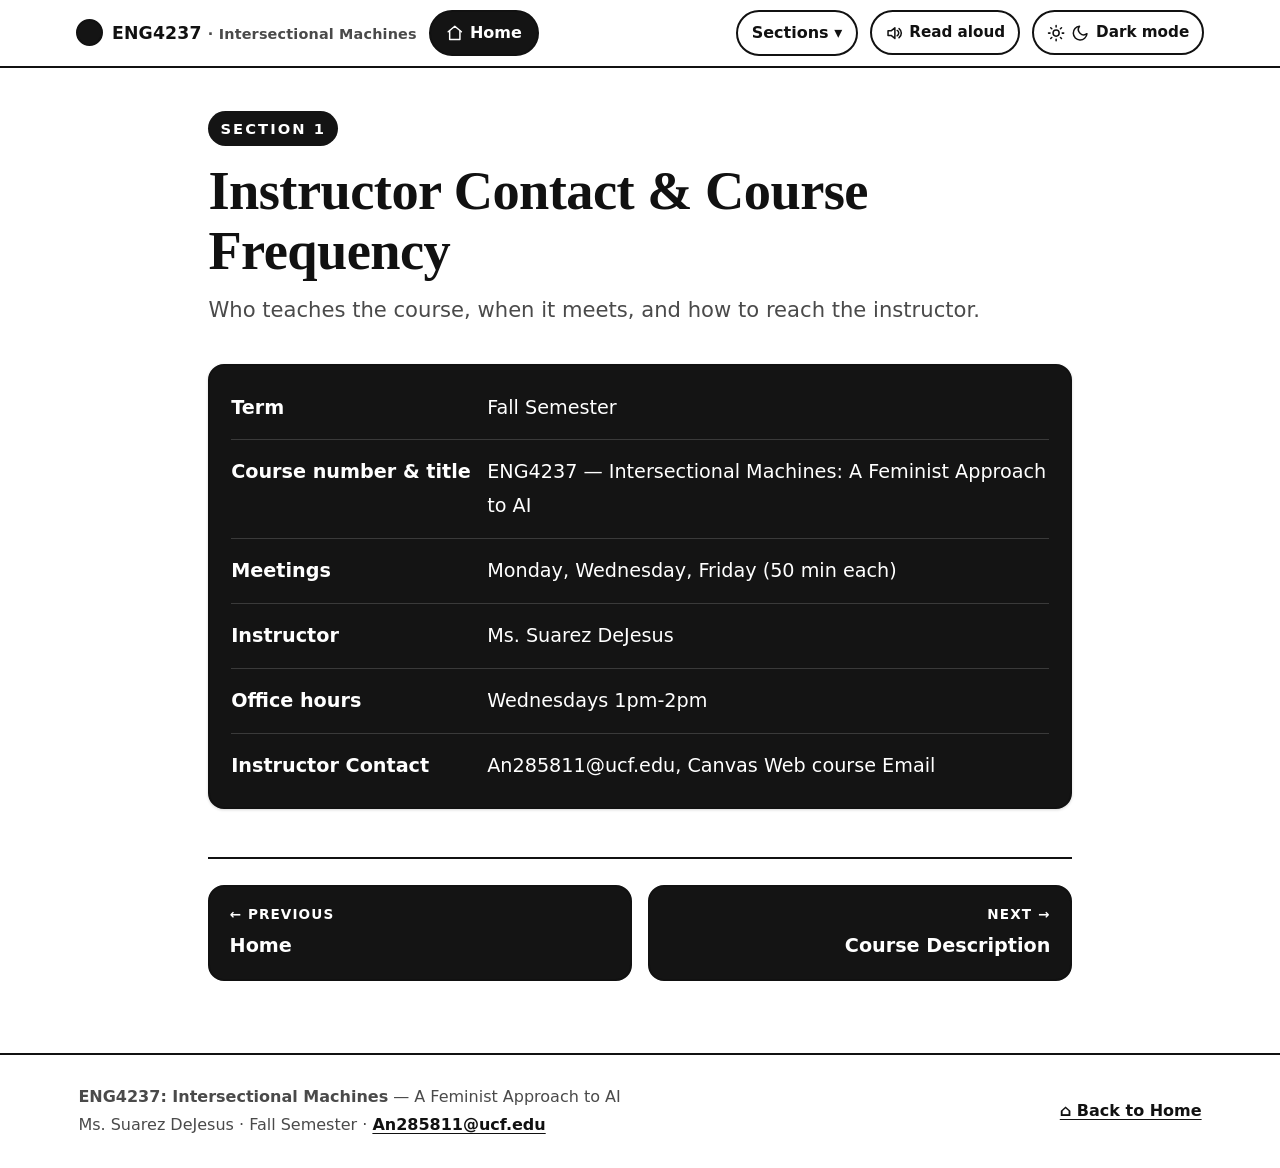
==== commit 2a5badd0: "Bring the syllabus site up to date with the revised document The site had been frozen since July whi" ====
--- a/section1.html
+++ b/section1.html
@@ -3,10 +3,10 @@
 <head>
 <meta charset="utf-8">
 <meta name="viewport" content="width=device-width, initial-scale=1">
-<title>Section 1: Instructor Contact & Course Frequency — ENG1237 Intersectional Machines</title>
-<meta name="description" content="Interactive syllabus for ENG1237 Intersectional Machines: A Feminist Approach to AI.">
+<title>Section 1: Instructor Contact & Course Frequency — ENG4237 Intersectional Machines</title>
+<meta name="description" content="Interactive syllabus for ENG4237 Intersectional Machines: A Feminist Approach to AI.">
 <link rel="preconnect" href="https://fonts.googleapis.com">
-<link rel="stylesheet" href="assets/style.css?v=72776da3">
+<link rel="stylesheet" href="assets/style.css?v=54cf5fe5">
 <link rel="icon" href="data:image/svg+xml,%3Csvg xmlns='http://www.w3.org/2000/svg' viewBox='0 0 100 100'%3E%3Ccircle cx='50' cy='50' r='46' fill='%236b2d5c'/%3E%3Ctext x='50' y='68' font-size='54' text-anchor='middle' fill='%23fff' font-family='Georgia,serif'%3EIM%3C/text%3E%3C/svg%3E">
 <script>
   // Set theme before paint to avoid a flash
@@ -21,7 +21,7 @@
   <div class="topbar-inner">
     <a class="brand" href="index.html">
       <span class="dot" aria-hidden="true"></span>
-      <span>ENG1237 <small>&middot; Intersectional Machines</small></span>
+      <span>ENG4237 <small>&middot; Intersectional Machines</small></span>
     </a>
     <a class="home-tab" href="index.html"><svg viewBox="0 0 24 24" fill="none" stroke="currentColor" stroke-width="2" stroke-linecap="round" stroke-linejoin="round" aria-hidden="true"><path d="M3 10.5 12 3l9 7.5"/><path d="M5 9.5V21h14V9.5"/></svg><span>Home</span></a>
     <span class="nav-spacer"></span>
@@ -80,16 +80,17 @@
 <main id="main" tabindex="-1">
   <div class="wrap">
     <div class="page-head"><span class="eyebrow">Section 1</span><h1>Instructor Contact &amp; Course Frequency</h1><p class="lede">Who teaches the course, when it meets, and how to reach the instructor.</p></div>
-
     <dl class="info-list">
       <div class="row"><dt>Term</dt><dd>Fall Semester</dd></div>
-      <div class="row"><dt>Course number &amp; title</dt><dd>ENG1237 &mdash; Intersectional Machines: A Feminist Approach to AI</dd></div>
+      <div class="row"><dt>Course number &amp; title</dt><dd>ENG4237 — Intersectional Machines: A Feminist Approach to AI</dd></div>
       <div class="row"><dt>Meetings</dt><dd>Monday, Wednesday, Friday (50 min each)</dd></div>
       <div class="row"><dt>Instructor</dt><dd>Ms. Suarez DeJesus</dd></div>
-      <div class="row"><dt>Office hours</dt><dd>Wednesdays 1pm&ndash;2pm</dd></div>
-      <div class="row"><dt>Instructor Contact</dt>
-        <dd><a href="mailto:An285811@ucf.edu">An285811@ucf.edu</a>, Canvas Web course Email</dd></div>
+      <div class="row"><dt>Office hours</dt><dd>Wednesdays 1pm-2pm</dd></div>
+      <div class="row"><dt>Instructor Contact</dt><dd>An285811@ucf.edu, Canvas Web course Email</dd></div>
     </dl>
+
+
+
     <nav class="pager" aria-label="Section navigation"><a class="prev" href="index.html"><span class="dir">&#8592; Previous</span><span class="ttl">Home</span></a><a class="next" href="section2.html"><span class="dir">Next &#8594;</span><span class="ttl">Course Description</span></a></nav>
   </div>
 </main>
@@ -97,7 +98,7 @@
 <footer class="site">
   <div class="foot-inner">
     <div>
-      <strong>ENG1237: Intersectional Machines</strong> &mdash; A Feminist Approach to AI<br>
+      <strong>ENG4237: Intersectional Machines</strong> &mdash; A Feminist Approach to AI<br>
       Ms. Suarez DeJesus &middot; Fall Semester &middot;
       <a href="mailto:An285811@ucf.edu">An285811@ucf.edu</a>
     </div>
@@ -105,6 +106,6 @@
   </div>
 </footer>
 
-<script src="assets/app.js?v=72776da3"></script>
+<script src="assets/app.js?v=54cf5fe5"></script>
 </body>
 </html>
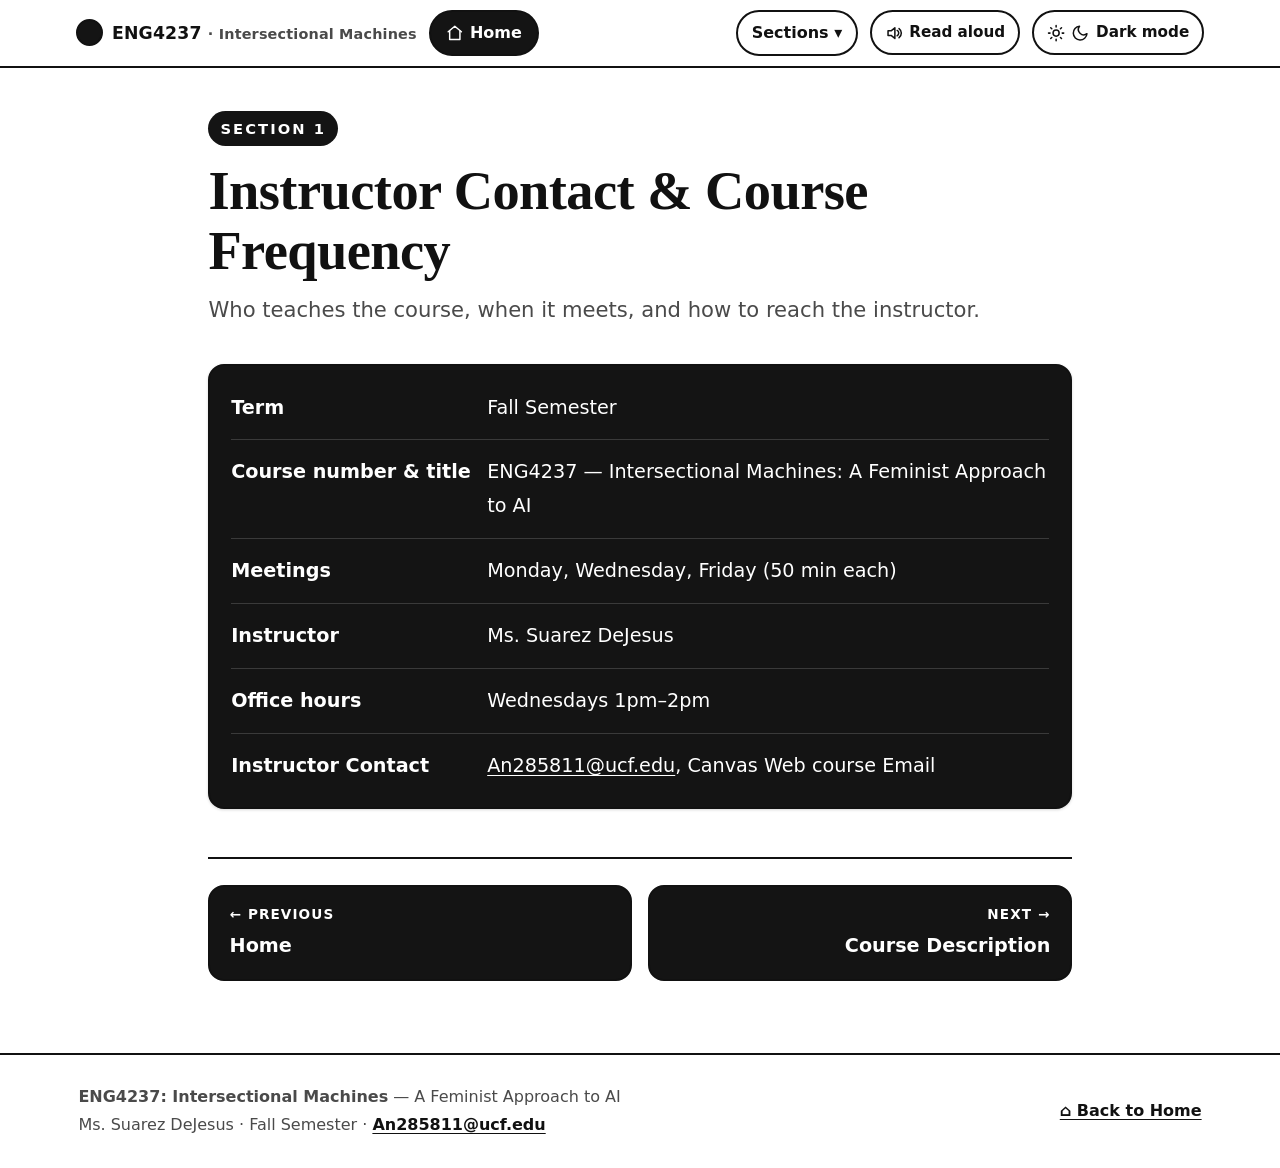
==== commit c1ffd14b: "Restore the page design, then re-apply the content surgically The previous commit rebuilt every sect" ====
--- a/section1.html
+++ b/section1.html
@@ -80,17 +80,16 @@
 <main id="main" tabindex="-1">
   <div class="wrap">
     <div class="page-head"><span class="eyebrow">Section 1</span><h1>Instructor Contact &amp; Course Frequency</h1><p class="lede">Who teaches the course, when it meets, and how to reach the instructor.</p></div>
+
     <dl class="info-list">
       <div class="row"><dt>Term</dt><dd>Fall Semester</dd></div>
-      <div class="row"><dt>Course number &amp; title</dt><dd>ENG4237 — Intersectional Machines: A Feminist Approach to AI</dd></div>
+      <div class="row"><dt>Course number &amp; title</dt><dd>ENG4237 &mdash; Intersectional Machines: A Feminist Approach to AI</dd></div>
       <div class="row"><dt>Meetings</dt><dd>Monday, Wednesday, Friday (50 min each)</dd></div>
       <div class="row"><dt>Instructor</dt><dd>Ms. Suarez DeJesus</dd></div>
-      <div class="row"><dt>Office hours</dt><dd>Wednesdays 1pm-2pm</dd></div>
-      <div class="row"><dt>Instructor Contact</dt><dd>An285811@ucf.edu, Canvas Web course Email</dd></div>
+      <div class="row"><dt>Office hours</dt><dd>Wednesdays 1pm&ndash;2pm</dd></div>
+      <div class="row"><dt>Instructor Contact</dt>
+        <dd><a href="mailto:An285811@ucf.edu">An285811@ucf.edu</a>, Canvas Web course Email</dd></div>
     </dl>
-
-
-
     <nav class="pager" aria-label="Section navigation"><a class="prev" href="index.html"><span class="dir">&#8592; Previous</span><span class="ttl">Home</span></a><a class="next" href="section2.html"><span class="dir">Next &#8594;</span><span class="ttl">Course Description</span></a></nav>
   </div>
 </main>
--- a/assets/style.css
+++ b/assets/style.css
@@ -30,6 +30,8 @@
   --ok-text: #0b6b3a;
   --radius: 16px;
   --maxw: 900px;
+  --link: #6b2d5c;        /* brand plum; 9.74:1 on the page */
+  --card-link: #d9a6cc;   /* light plum; 9.02:1 inside a container */
 }
 
 :root[data-theme="dark"] {
@@ -50,6 +52,8 @@
   --shadow-sm: 0 1px 3px rgba(0,0,0,.5);
   --ok-bg: #ffffff;
   --ok-text: #0b6b3a;
+  --link: #d9a6cc;        /* the pair swaps with the theme */
+  --card-link: #6b2d5c;
 }
 
 @media (prefers-color-scheme: dark) {
@@ -67,6 +71,8 @@
     --focus: #7db1ff;
     --shadow: 0 2px 6px rgba(0,0,0,.5), 0 16px 44px rgba(0,0,0,.55);
     --shadow-sm: 0 1px 3px rgba(0,0,0,.5);
+    --link: #d9a6cc;        /* the pair swaps with the theme */
+    --card-link: #6b2d5c;
   }
 }
 
@@ -332,8 +338,11 @@
 }
 p { margin: 0 0 1.15rem; }
 
-a { color: var(--text); text-underline-offset: 3px; text-decoration-thickness: 1px; }
-a:visited { color: var(--text); }
+a { color: var(--link); text-underline-offset: 3px; text-decoration-thickness: 1px; }
+a:visited { color: var(--link); }
+/* Containers invert the page, so a page-coloured link inside one lands at
+   1.02:1 -- black on black. Links in a container take the container's pair. */
+table a, table a:visited, .card a, .card a:visited { color: var(--card-link); }
 
 /* cross-reference "see section" links */
 .xref {
@@ -917,7 +926,7 @@
   background: var(--card-chip-bg); color: var(--card-chip-text);
   position: sticky; top: 0; z-index: 2;
 }
-table.schedule .wk-col { width: 4.2rem; text-align: center; }
+table.schedule .wk-col { width: 6.4rem; text-align: center; }
 table.schedule thead th.wk-col { font-size: .82rem; }
 table.schedule col.c-day { width: 24%; }
 .schedule .col-t { display: block; font-size: 1rem; font-weight: 800; }
@@ -1083,3 +1092,13 @@
   overflow: hidden; clip: rect(0 0 0 0);
   white-space: nowrap; border: 0;
 }
+
+/* unit label, shown once at the week a unit begins. The week column is narrow,
+   so this has to wrap inside it rather than spill across the schedule. */
+/* Named wk-unit, not unit-band: the stylesheet already defines .unit-band as
+   a bordered card component used on section 2, and reusing the name gave every
+   schedule label a border and padding it should not have. */
+.schedule .wk-unit { display: block; margin: .5rem auto 0; max-width: 5.6rem;
+  font-family: var(--font-sans); font-size: .58rem; font-weight: 700;
+  letter-spacing: .05em; text-transform: uppercase; line-height: 1.3;
+  color: var(--card-soft); hyphens: none; }
